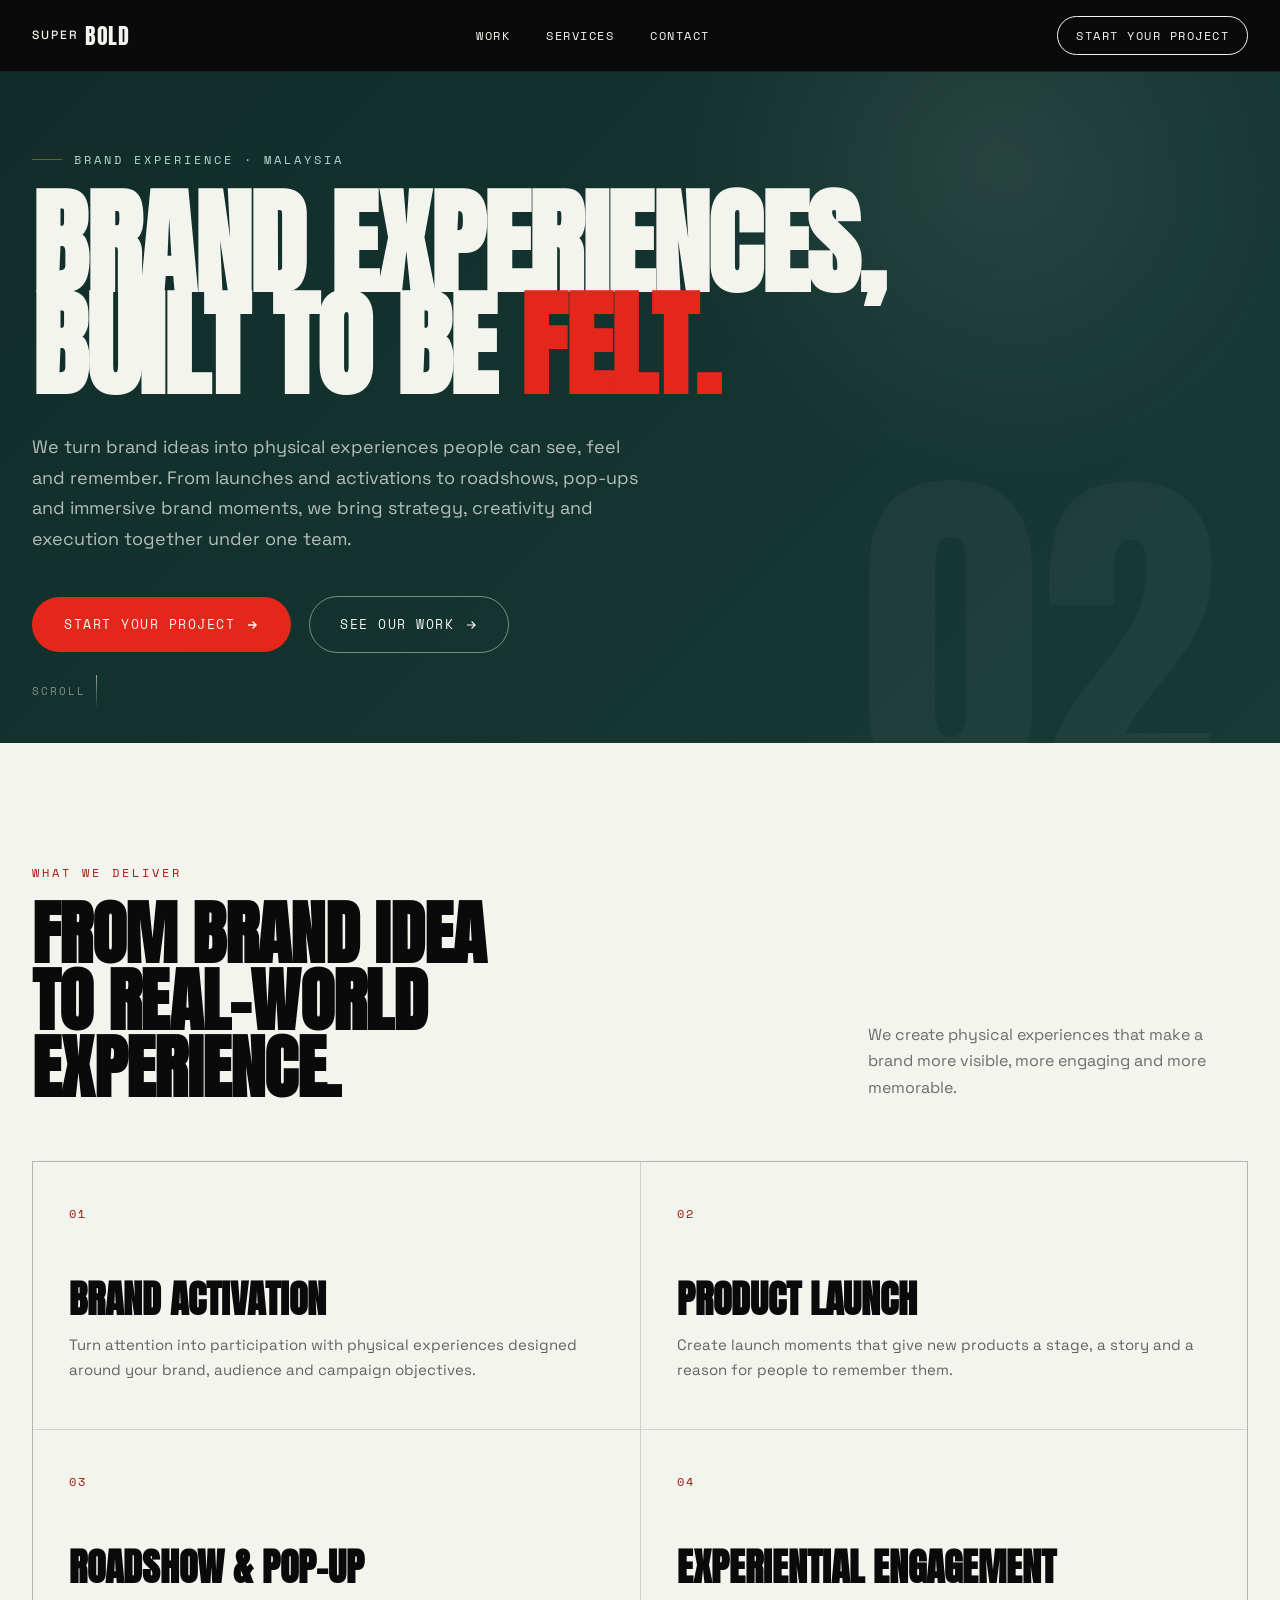
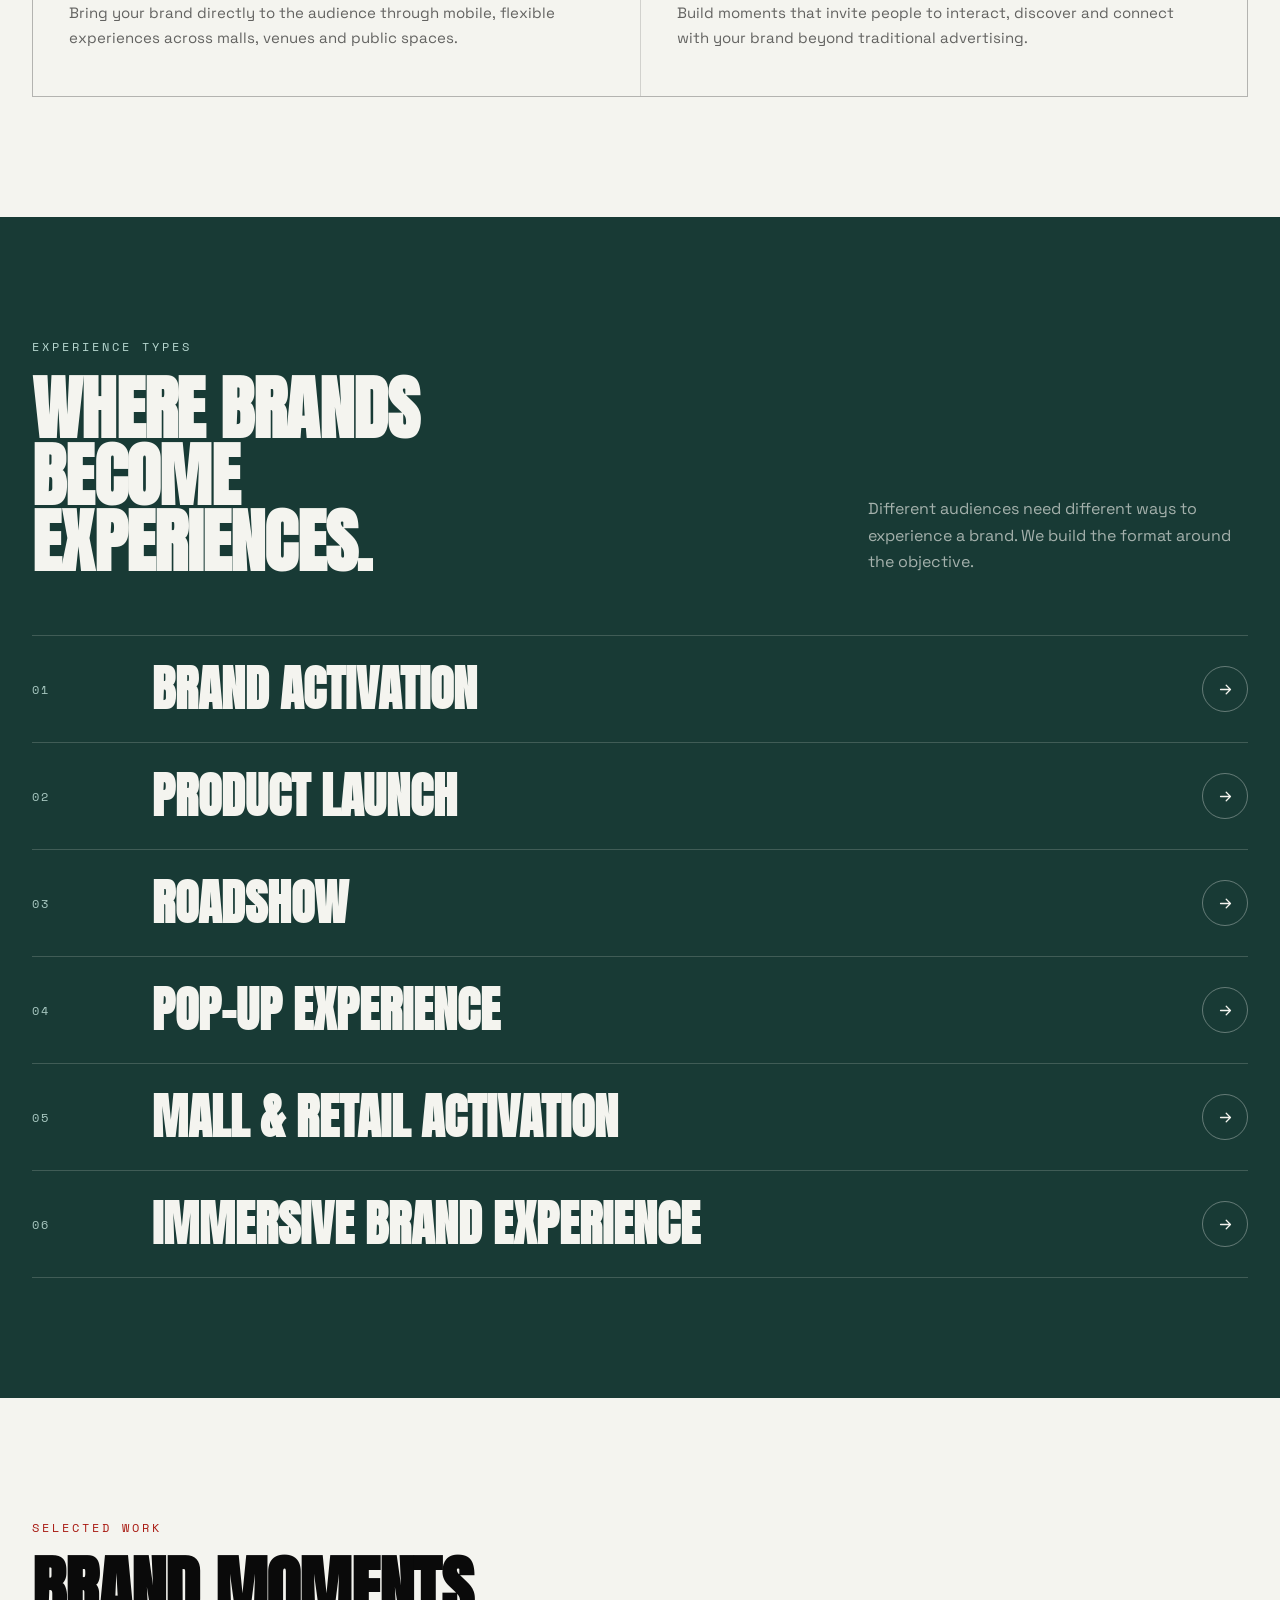
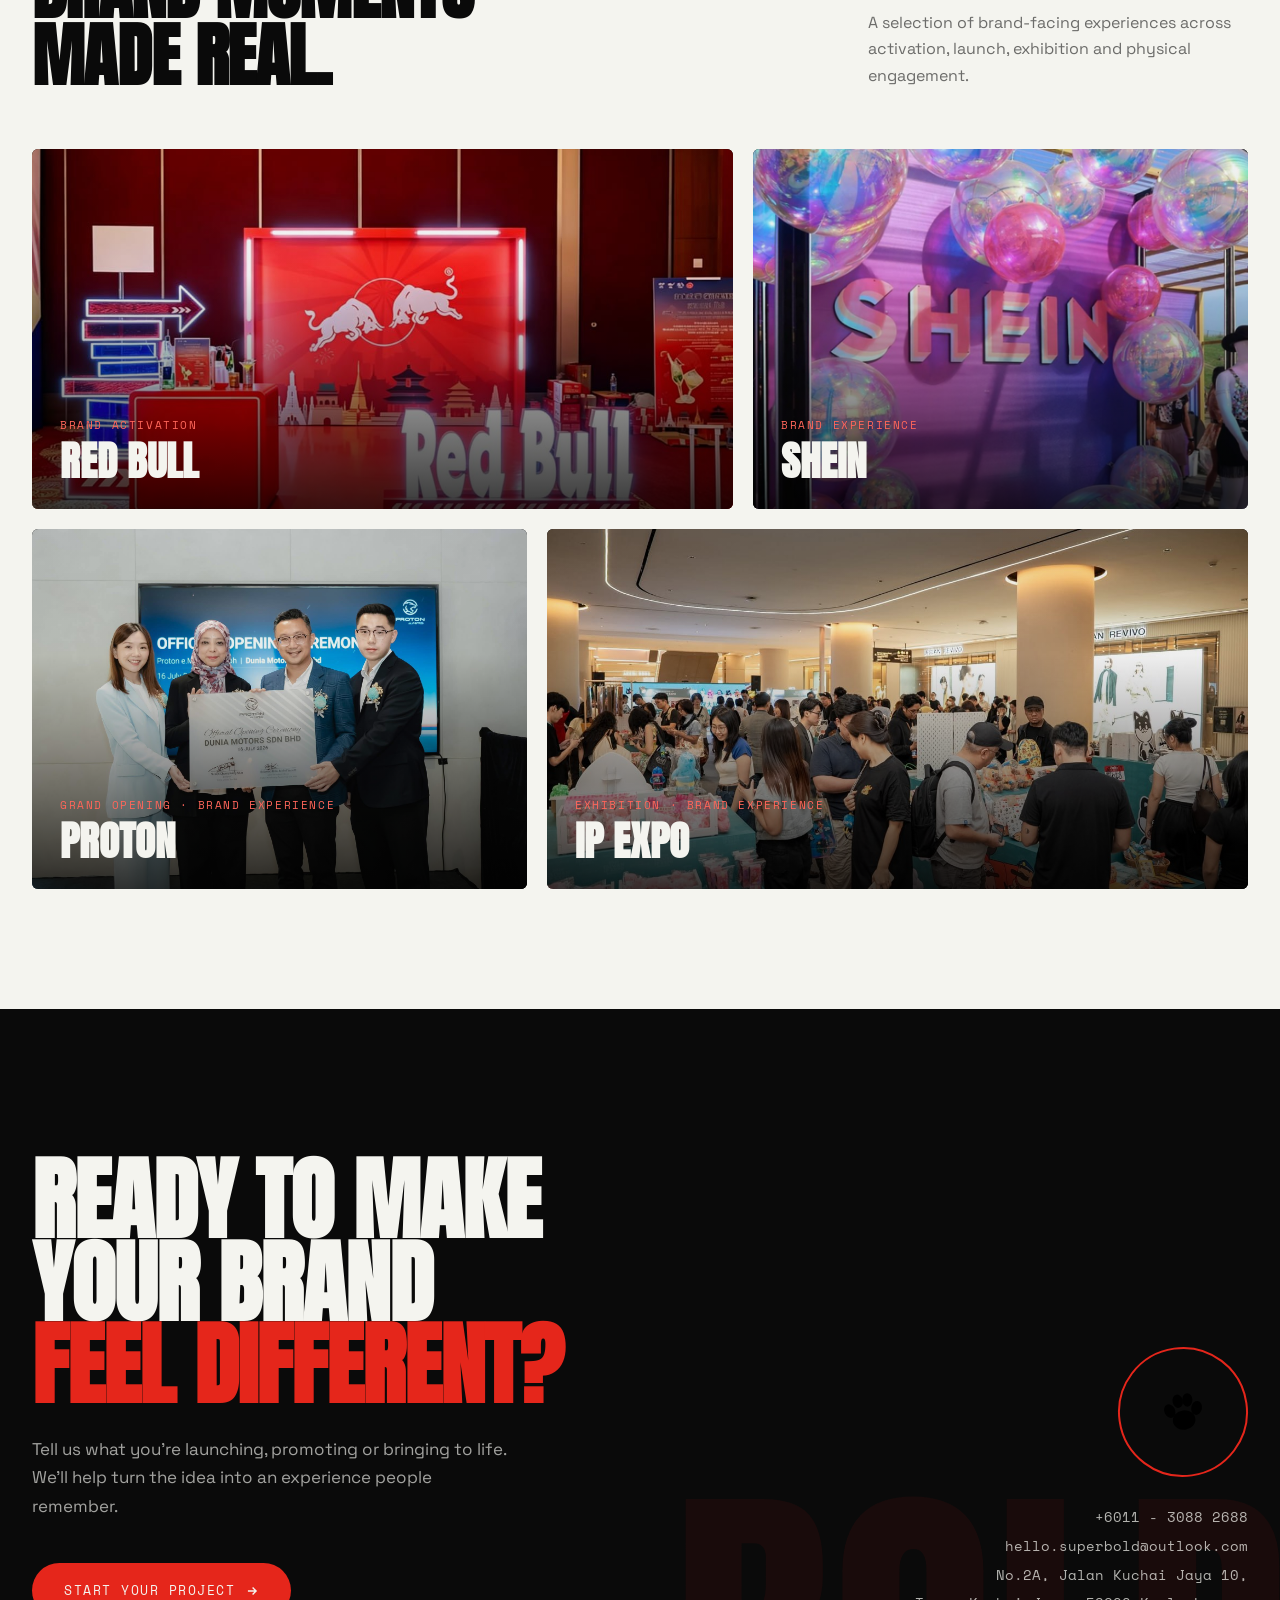
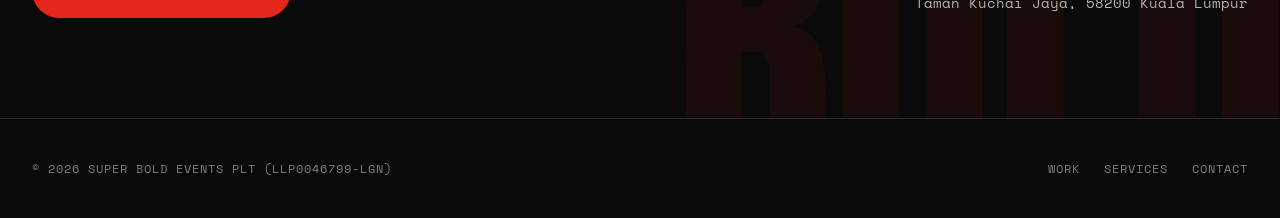
==== services/brand-experiences/index.html @ ed10d304 "Create index for brand experiences" ====
<!DOCTYPE html>
<html lang="en">
<head>

  <meta charset="UTF-8">
  <meta name="viewport" content="width=device-width, initial-scale=1.0">

  <!-- Main stylesheet -->
  <link rel="stylesheet" href="../../css/style.css">

  <!-- Page SEO -->
  <title>Brand Experience Agency Malaysia | Super Bold Events</title>

  <meta
    name="description"
    content="Super Bold Events creates brand experiences in Malaysia through activations, roadshows, launches, pop-ups and immersive experiences that connect brands with people."
  >

  <link
    rel="canonical"
    href="https://superboldevents.com/services/brand-experiences/"
  >

  <!-- Favicon -->
  <link
    rel="icon"
    type="image/png"
    href="../../images/icons/paw.png"
  >

  <!-- Google Fonts -->
  <link rel="preconnect" href="https://fonts.googleapis.com">
  <link rel="preconnect" href="https://fonts.gstatic.com" crossorigin>

  <link
    href="https://fonts.googleapis.com/css2?family=Anton&family=Space+Grotesk:wght@400;500;600;700&family=Space+Mono:wght@400;700&display=swap"
    rel="stylesheet"
  >

  <!-- Google Analytics -->
  <script
    async
    src="https://www.googletagmanager.com/gtag/js?id=G-CXPTDCN68T">
  </script>

  <script>
    window.dataLayer = window.dataLayer || [];

    function gtag(){
      dataLayer.push(arguments);
    }

    gtag('js', new Date());

    gtag('config', 'G-CXPTDCN68T');
  </script>


  <!-- =========================================================
       BRAND EXPERIENCES PAGE STYLES
       ========================================================= -->

  <style>

    /* =========================================================
       BRAND PAGE COLOUR SYSTEM
       ========================================================= */

    :root{
      --brand-green:#183A35;
      --brand-green-dark:#102C28;
      --brand-green-soft:#254A44;
      --brand-paper:#F4F4EF;
      --brand-black:#0A0A0A;
    }


    /* =========================================================
       SERVICE PAGE BASE
       ========================================================= */

    .brand-page{
      background:var(--brand-paper);
      color:var(--brand-black);
    }


    /* =========================================================
       NAVBAR
       ========================================================= */

    .brand-page header{
      position:fixed;
      top:0;
      left:0;
      right:0;

      background:var(--black) !important;
      color:var(--paper);

      mix-blend-mode:normal !important;
      opacity:1;

      z-index:100;
    }

    .brand-page header .nav-mark{
      color:var(--paper);
    }

    .brand-page header nav a{
      color:var(--paper);
    }

    .brand-page header nav a:hover{
      color:var(--red);
    }

    .brand-page header .nav-cta{
      color:var(--paper);
      border-color:var(--paper);
    }

    .brand-page header .nav-cta:hover{
      background:var(--paper);
      color:var(--black);
    }

    .brand-page header .mobile-toggle{
      color:var(--paper);
      border-color:var(--paper);
    }

    .brand-page .mobile-menu{
      background:var(--black);
      color:var(--paper);
    }

    .brand-page .mobile-menu a{
      color:var(--paper);
    }

    .brand-page .mobile-menu a:hover{
      color:var(--red);
    }


    /* =========================================================
       HERO
       ========================================================= */

    .brand-hero{
      position:relative;

      min-height:76vh;

      display:flex;
      align-items:center;

      padding:150px 32px 90px;

      background:
        radial-gradient(
          circle at 78% 22%,
          rgba(255,255,255,0.08),
          transparent 28%
        ),
        linear-gradient(
          135deg,
          var(--brand-green-dark),
          var(--brand-green)
        );

      color:var(--brand-paper);

      overflow:hidden;
    }


    .brand-hero::after{
      content:"02";

      position:absolute;
      right:5%;
      bottom:-40px;

      font-family:var(--display);
      font-size:clamp(180px,28vw,420px);

      line-height:.8;

      color:rgba(244,244,239,0.035);

      pointer-events:none;
      user-select:none;
    }


    .brand-hero-inner{
      position:relative;
      z-index:2;

      width:100%;
      max-width:1320px;

      margin:0 auto;
    }


    .brand-eyebrow{
      font-family:var(--mono);
      font-size:12px;

      letter-spacing:3px;
      text-transform:uppercase;

      color:#B7D7D0;

      margin-bottom:24px;

      display:flex;
      align-items:center;
      gap:12px;
    }


    .brand-eyebrow::before{
      content:"";

      width:30px;
      height:1px;

      background:var(--red);
    }


    .brand-hero h1{
      max-width:1050px;

      font-family:var(--display);
      font-size:clamp(58px,9vw,138px);

      line-height:.88;

      text-transform:uppercase;
      letter-spacing:-1.5px;

      color:var(--brand-paper);
    }


    .brand-hero h1 .accent{
      color:var(--red);
    }


    .brand-hero-description{
      max-width:610px;

      margin-top:36px;

      font-size:18px;
      line-height:1.7;

      color:rgba(244,244,239,.72);
    }


    .brand-hero-actions{
      display:flex;
      flex-wrap:wrap;
      align-items:center;

      gap:18px;

      margin-top:42px;
    }


    .brand-hero .btn-primary{
      background:var(--red);
    }


    .brand-hero .btn-primary:hover{
      background:var(--red-deep);
    }


    .brand-hero .btn-secondary{
      display:inline-flex;
      align-items:center;
      gap:10px;

      padding:17px 30px;

      border:1px solid rgba(244,244,239,.45);
      border-radius:999px;

      font-family:var(--mono);
      font-size:13px;

      text-transform:uppercase;
      letter-spacing:1.5px;

      color:var(--brand-paper);

      transition:
        background .25s ease,
        border-color .25s ease,
        transform .25s ease;
    }


    .brand-hero .btn-secondary:hover{
      background:rgba(244,244,239,.08);
      border-color:var(--brand-paper);

      transform:translateY(-2px);
    }


    .brand-hero-scroll{
      position:absolute;

      left:32px;
      bottom:34px;

      display:flex;
      align-items:center;
      gap:10px;

      font-family:var(--mono);
      font-size:11px;

      text-transform:uppercase;
      letter-spacing:2px;

      color:rgba(244,244,239,.48);

      z-index:2;
    }


    .brand-hero-scroll .line{
      width:1px;
      height:34px;

      background:
        linear-gradient(
          to bottom,
          rgba(244,244,239,.6),
          transparent
        );
    }


    /* =========================================================
       PAPER SECTION
       ========================================================= */

    .brand-deliver{
      background:var(--brand-paper);
      color:var(--brand-black);

      padding:120px 0;
    }


    .brand-deliver .eyebrow{
      color:var(--red-deep);
    }


    .brand-section-head{
      display:flex;
      justify-content:space-between;
      align-items:flex-end;

      gap:40px;

      margin-bottom:60px;

      flex-wrap:wrap;
    }


    .brand-section-head h2{
      max-width:760px;

      font-family:var(--display);
      font-size:clamp(40px,5.5vw,72px);

      text-transform:uppercase;

      line-height:.95;
      letter-spacing:-.7px;
    }


    .brand-section-head p{
      max-width:380px;

      color:rgba(10,10,10,.58);

      font-size:16px;
      line-height:1.65;
    }


    /* =========================================================
       DELIVERY GRID
       ========================================================= */

    .deliver-grid{
      display:grid;

      grid-template-columns:repeat(2,1fr);

      gap:1px;

      background:rgba(10,10,10,.15);

      border:1px solid rgba(10,10,10,.15);
    }


    .deliver-card{
      background:var(--brand-paper);

      padding:42px 36px 46px;

      min-height:250px;

      position:relative;

      transition:
        background .3s ease,
        color .3s ease;
    }


    .deliver-card:hover{
      background:var(--brand-green);
      color:var(--brand-paper);
    }


    .deliver-number{
      display:block;

      margin-bottom:58px;

      font-family:var(--mono);
      font-size:12px;

      letter-spacing:2px;

      color:var(--red-deep);
    }


    .deliver-card:hover .deliver-number{
      color:#FF6B5F;
    }


    .deliver-card h3{
      font-family:var(--display);

      font-size:clamp(26px,3vw,38px);

      line-height:.95;

      text-transform:uppercase;

      margin-bottom:16px;
    }


    .deliver-card p{
      max-width:520px;

      font-size:15px;

      line-height:1.65;

      color:rgba(10,10,10,.62);
    }


    .deliver-card:hover p{
      color:rgba(244,244,239,.72);
    }


    /* =========================================================
       EXPERIENCE TYPES
       ========================================================= */

    .brand-types{
      background:var(--brand-green);
      color:var(--brand-paper);

      padding:120px 0;
    }


    .brand-types .eyebrow{
      color:#B7D7D0;
    }


    .brand-types .brand-section-head h2{
      color:var(--brand-paper);
    }


    .brand-types .brand-section-head p{
      color:rgba(244,244,239,.64);
    }


    .experience-list{
      border-top:1px solid rgba(244,244,239,.18);
    }


    .experience-row{
      display:grid;

      grid-template-columns:90px 1fr auto;

      gap:30px;

      align-items:center;

      padding:30px 0;

      border-bottom:1px solid rgba(244,244,239,.18);

      transition:
        background .3s ease,
        padding-left .3s ease;
    }


    .experience-row:hover{
      background:rgba(244,244,239,.035);

      padding-left:12px;
    }


    .experience-number{
      font-family:var(--mono);
      font-size:12px;

      letter-spacing:2px;

      color:#A7C7C0;
    }


    .experience-title{
      font-family:var(--display);

      font-size:clamp(28px,4vw,48px);

      line-height:.95;

      text-transform:uppercase;

      color:var(--brand-paper);
    }


    .experience-arrow{
      width:46px;
      height:46px;

      border:1px solid rgba(244,244,239,.35);
      border-radius:50%;

      display:flex;
      align-items:center;
      justify-content:center;

      transition:
        background .3s ease,
        border-color .3s ease,
        transform .3s ease;
    }


    .experience-arrow svg{
      width:17px;
      height:17px;

      fill:none;
      stroke:currentColor;
      stroke-width:1.8;

      stroke-linecap:round;
      stroke-linejoin:round;
    }


    .experience-row:hover .experience-arrow{
      background:var(--red);
      border-color:var(--red);

      transform:rotate(45deg);
    }


    /* =========================================================
       SELECTED WORK
       ========================================================= */

    .brand-work{
      background:var(--brand-paper);
      color:var(--brand-black);

      padding:120px 0;
    }


    .brand-work .eyebrow{
      color:var(--red-deep);
    }


    .brand-work-grid{
      display:grid;

      grid-template-columns:repeat(12,1fr);

      gap:20px;
    }


    .brand-work-card{
      position:relative;

      overflow:hidden;

      border-radius:6px;

      background:var(--brand-black);

      min-height:360px;

      display:flex;
      align-items:flex-end;

      padding:28px;

      color:var(--brand-paper);
    }


    .brand-work-card:nth-child(1){
      grid-column:span 7;
    }


    .brand-work-card:nth-child(2){
      grid-column:span 5;
    }


    .brand-work-card:nth-child(3){
      grid-column:span 5;
    }


    .brand-work-card:nth-child(4){
      grid-column:span 7;
    }


    .brand-work-card::after{
      content:"";

      position:absolute;
      inset:0;

      background:
        linear-gradient(
          to top,
          rgba(0,0,0,.78),
          rgba(0,0,0,.05) 65%
        );

      z-index:1;
    }


    .brand-work-card img{
      position:absolute;
      inset:0;

      width:100%;
      height:100%;

      object-fit:cover;

      transition:
        transform .6s ease;
    }


    .brand-work-card:hover img{
      transform:scale(1.04);
    }


    .brand-work-content{
      position:relative;
      z-index:2;
    }


    .brand-work-tag{
      display:block;

      margin-bottom:8px;

      font-family:var(--mono);
      font-size:11px;

      text-transform:uppercase;
      letter-spacing:1.6px;

      color:#FF665A;
    }


    .brand-work-card h3{
      font-family:var(--display);

      font-size:clamp(26px,3.2vw,42px);

      line-height:.95;

      text-transform:uppercase;
    }


    /* =========================================================
       CONTACT CTA
       ========================================================= */

    .brand-contact{
      background:var(--brand-black);
      color:var(--brand-paper);

      padding:150px 0 100px;

      position:relative;
      overflow:hidden;
    }


    .brand-contact::after{
      content:"BOLD";

      position:absolute;

      right:-10px;
      bottom:-60px;

      font-family:var(--display);

      font-size:clamp(180px,26vw,400px);

      line-height:.8;

      color:rgba(229,38,27,.07);

      pointer-events:none;
      user-select:none;
    }


    .brand-contact-inner{
      display:grid;

      grid-template-columns:1.25fr 1fr;

      gap:70px;

      position:relative;

      z-index:2;
    }


    .brand-contact h2{
      font-family:var(--display);

      font-size:clamp(48px,7vw,104px);

      line-height:.92;

      text-transform:uppercase;

      letter-spacing:-1px;
    }


    .brand-contact h2 .accent{
      color:var(--red);
    }


    .brand-contact-lede{
      max-width:480px;

      margin-top:28px;

      font-size:17px;

      line-height:1.7;

      color:rgba(244,244,239,.65);
    }


    .brand-contact-actions{
      margin-top:42px;
    }


    .brand-contact-details{
      display:flex;

      flex-direction:column;

      align-items:flex-end;

      justify-content:flex-end;

      gap:26px;
    }


    .brand-contact-mark{
      width:130px;
      height:130px;

      border:2px solid var(--red);

      border-radius:50%;

      display:flex;
      align-items:center;
      justify-content:center;

      transform:rotate(-8deg);
    }


    .brand-contact-mark img{
      width:54px;
      height:54px;

      filter:invert(1);
    }


    .brand-contact-info{
      font-family:var(--mono);

      font-size:14px;

      line-height:2.05;

      color:rgba(244,244,239,.72);

      text-align:right;
    }


    .brand-contact-info a:hover{
      color:var(--red);
    }


    /* =========================================================
       FOOTER
       ========================================================= */

    .brand-footer{
      background:var(--brand-black);

      border-top:1px solid var(--line);

      padding:40px 0;
    }


    .brand-footer-row{
      display:flex;

      justify-content:space-between;
      align-items:center;

      flex-wrap:wrap;

      gap:18px;

      font-family:var(--mono);

      font-size:12px;

      letter-spacing:1px;

      text-transform:uppercase;

      color:rgba(244,244,239,.5);
    }


    .brand-footer-nav{
      display:flex;

      gap:24px;

      flex-wrap:wrap;
    }


    .brand-footer-nav a:hover{
      color:var(--red);
    }


    /* =========================================================
       MOBILE
       ========================================================= */

    @media (max-width:900px){

      .brand-hero{
        min-height:72vh;

        padding:140px 24px 80px;
      }


      .brand-hero-scroll{
        left:24px;
      }


      .deliver-grid{
        grid-template-columns:1fr;
      }


      .brand-section-head{
        gap:24px;
        margin-bottom:42px;
      }


      .experience-row{
        grid-template-columns:58px 1fr auto;

        gap:18px;
      }


      .brand-work-grid{
        grid-template-columns:1fr;
      }


      .brand-work-card:nth-child(1),
      .brand-work-card:nth-child(2),
      .brand-work-card:nth-child(3),
      .brand-work-card:nth-child(4){
        grid-column:span 1;

        min-height:300px;
      }


      .brand-contact-inner{
        grid-template-columns:1fr;

        gap:60px;
      }


      .brand-contact-details{
        align-items:flex-start;
      }


      .brand-contact-info{
        text-align:left;
      }

    }


    @media (max-width:560px){

      .brand-hero{
        min-height:76vh;

        padding:125px 20px 72px;
      }


      .brand-hero h1{
        font-size:clamp(52px,15vw,78px);

        line-height:.9;
      }


      .brand-hero-description{
        margin-top:28px;

        font-size:16px;
      }


      .brand-hero-actions{
        gap:12px;
      }


      .brand-hero .btn-primary,
      .brand-hero .btn-secondary{
        width:100%;

        justify-content:center;
      }


      .brand-deliver,
      .brand-types,
      .brand-work{
        padding:88px 0;
      }


      .brand-section-head h2{
        font-size:42px;
      }


      .deliver-card{
        padding:34px 24px 38px;

        min-height:230px;
      }


      .deliver-number{
        margin-bottom:44px;
      }


      .experience-row{
        grid-template-columns:46px 1fr auto;

        padding:24px 0;

        gap:12px;
      }


      .experience-title{
        font-size:28px;
      }


      .experience-arrow{
        width:40px;
        height:40px;
      }


      .brand-work-card{
        min-height:260px;
        padding:22px;
      }


      .brand-contact{
        padding:110px 0 80px;
      }


      .brand-contact h2{
        font-size:54px;
      }


      .brand-contact-mark{
        width:110px;
        height:110px;
      }


      .brand-footer{
        padding:30px 0;
      }


      .brand-footer-row{
        align-items:flex-start;
        flex-direction:column;
      }

    }


    @media (prefers-reduced-motion:reduce){

      .brand-work-card img,
      .deliver-card,
      .experience-row,
      .experience-arrow,
      .brand-hero .btn-secondary{
        transition:none;
      }

    }

  </style>


  <!-- =========================================================
       STRUCTURED DATA
       ========================================================= -->

  <script type="application/ld+json">
  {
    "@context": "https://schema.org",
    "@type": "Service",
    "name": "Brand Experiences",
    "serviceType": "Brand Experience Agency",
    "description": "Brand experiences in Malaysia including brand activations, product launches, roadshows, pop-up experiences, mall and retail activations, and immersive brand experiences.",
    "provider": {
      "@type": "Organization",
      "name": "Super Bold Events PLT",
      "url": "https://superboldevents.com/"
    },
    "areaServed": {
      "@type": "Country",
      "name": "Malaysia"
    },
    "url": "https://superboldevents.com/services/brand-experiences/"
  }
  </script>


  <script type="application/ld+json">
  {
    "@context": "https://schema.org",
    "@type": "BreadcrumbList",
    "itemListElement": [
      {
        "@type": "ListItem",
        "position": 1,
        "name": "Home",
        "item": "https://superboldevents.com/"
      },
      {
        "@type": "ListItem",
        "position": 2,
        "name": "Services",
        "item": "https://superboldevents.com/#services"
      },
      {
        "@type": "ListItem",
        "position": 3,
        "name": "Brand Experiences",
        "item": "https://superboldevents.com/services/brand-experiences/"
      }
    ]
  }
  </script>

</head>


<body class="service-page brand-page">


  <!-- =========================================================
       NAVIGATION
       ========================================================= -->

  <header>

    <a
      href="../../"
      class="nav-mark"
      aria-label="Super Bold Events home"
    >
      <span class="super">super</span>BOLD
    </a>


    <nav aria-label="Main navigation">
      <ul>
        <li>
          <a href="#work">Work</a>
        </li>

        <li>
          <a href="#services">Services</a>
        </li>

        <li>
          <a href="#contact">Contact</a>
        </li>
      </ul>
    </nav>


    <a
      href="#contact"
      class="nav-cta"
      onclick="gtag('event','cta_click',{
        'event_category':'engagement',
        'event_label':'brand_experience_start_project'
      });"
    >
      Start your project
    </a>


    <button
      class="mobile-toggle"
      id="mobileToggle"
      aria-label="Open menu"
      aria-expanded="false"
    >
      Menu
    </button>

  </header>


  <!-- MOBILE MENU -->

  <div
    class="mobile-menu"
    id="mobileMenu"
  >

    <a href="#work">
      Work
    </a>

    <a href="#services">
      Services
    </a>

    <a href="#contact">
      Contact
    </a>

  </div>


  <!-- =========================================================
       HERO
       ========================================================= -->

  <section class="brand-hero">

    <div class="brand-hero-inner">

      <span class="brand-eyebrow reveal">
        Brand Experience · Malaysia
      </span>


      <h1 class="reveal">
        Brand Experiences,
        <br>
        Built to Be
        <span class="accent">Felt.</span>
      </h1>


      <p class="brand-hero-description reveal">

        We turn brand ideas into physical experiences people can see,
        feel and remember.

        From launches and activations to roadshows, pop-ups and
        immersive brand moments, we bring strategy, creativity and
        execution together under one team.

      </p>


      <div class="brand-hero-actions reveal">

        <a
          href="#contact"
          class="btn-primary"
          onclick="gtag('event','cta_click',{
            'event_category':'engagement',
            'event_label':'brand_experience_hero'
          });"
        >
          Start Your Project

          <svg
            width="14"
            height="14"
            viewBox="0 0 24 24"
            fill="none"
            stroke="currentColor"
            stroke-width="2.5"
          >
            <path d="M5 12h14M13 6l6 6-6 6"/>
          </svg>

        </a>


        <a
          href="#work"
          class="btn-secondary"
        >
          See Our Work

          <svg
            width="14"
            height="14"
            viewBox="0 0 24 24"
            fill="none"
            stroke="currentColor"
            stroke-width="2"
          >
            <path d="M5 12h14M13 6l6 6-6 6"/>
          </svg>

        </a>

      </div>

    </div>


    <div class="brand-hero-scroll">

      <span>
        Scroll
      </span>

      <div class="line"></div>

    </div>

  </section>


  <!-- =========================================================
       WHAT WE DELIVER
       ========================================================= -->

  <section
    class="brand-deliver"
    id="services"
  >

    <div class="wrap">


      <div class="brand-section-head">

        <div>

          <span class="eyebrow reveal">
            What We Deliver
          </span>

          <h2 class="reveal">
            From Brand Idea
            <br>
            to Real-World
            <br>
            Experience.
          </h2>

        </div>


        <p class="reveal">

          We create physical experiences that make a brand
          more visible, more engaging and more memorable.

        </p>

      </div>


      <div class="deliver-grid">


        <!-- 01 -->

        <article class="deliver-card reveal">

          <span class="deliver-number">
            01
          </span>

          <h3>
            Brand Activation
          </h3>

          <p>
            Turn attention into participation with physical
            experiences designed around your brand, audience
            and campaign objectives.
          </p>

        </article>


        <!-- 02 -->

        <article class="deliver-card reveal">

          <span class="deliver-number">
            02
          </span>

          <h3>
            Product Launch
          </h3>

          <p>
            Create launch moments that give new products
            a stage, a story and a reason for people to
            remember them.
          </p>

        </article>


        <!-- 03 -->

        <article class="deliver-card reveal">

          <span class="deliver-number">
            03
          </span>

          <h3>
            Roadshow &amp; Pop-Up
          </h3>

          <p>
            Bring your brand directly to the audience through
            mobile, flexible experiences across malls, venues
            and public spaces.
          </p>

        </article>


        <!-- 04 -->

        <article class="deliver-card reveal">

          <span class="deliver-number">
            04
          </span>

          <h3>
            Experiential Engagement
          </h3>

          <p>
            Build moments that invite people to interact,
            discover and connect with your brand beyond
            traditional advertising.
          </p>

        </article>


      </div>

    </div>

  </section>


  <!-- =========================================================
       EXPERIENCE TYPES
       ========================================================= -->

  <section
    class="brand-types"
    id="experience-types"
  >

    <div class="wrap">


      <div class="brand-section-head">

        <div>

          <span class="eyebrow reveal">
            Experience Types
          </span>

          <h2 class="reveal">
            Where Brands
            <br>
            Become
            <br>
            Experiences.
          </h2>

        </div>


        <p class="reveal">

          Different audiences need different ways to
          experience a brand. We build the format around
          the objective.

        </p>

      </div>


      <div class="experience-list">


        <!-- 01 -->

        <div class="experience-row reveal">

          <span class="experience-number">
            01
          </span>

          <h3 class="experience-title">
            Brand Activation
          </h3>

          <span class="experience-arrow">

            <svg
              viewBox="0 0 24 24"
            >
              <path d="M5 12h14M13 6l6 6-6 6"/>
            </svg>

          </span>

        </div>


        <!-- 02 -->

        <div class="experience-row reveal">

          <span class="experience-number">
            02
          </span>

          <h3 class="experience-title">
            Product Launch
          </h3>

          <span class="experience-arrow">

            <svg
              viewBox="0 0 24 24"
            >
              <path d="M5 12h14M13 6l6 6-6 6"/>
            </svg>

          </span>

        </div>


        <!-- 03 -->

        <div class="experience-row reveal">

          <span class="experience-number">
            03
          </span>

          <h3 class="experience-title">
            Roadshow
          </h3>

          <span class="experience-arrow">

            <svg
              viewBox="0 0 24 24"
            >
              <path d="M5 12h14M13 6l6 6-6 6"/>
            </svg>

          </span>

        </div>


        <!-- 04 -->

        <div class="experience-row reveal">

          <span class="experience-number">
            04
          </span>

          <h3 class="experience-title">
            Pop-Up Experience
          </h3>

          <span class="experience-arrow">

            <svg
              viewBox="0 0 24 24"
            >
              <path d="M5 12h14M13 6l6 6-6 6"/>
            </svg>

          </span>

        </div>


        <!-- 05 -->

        <div class="experience-row reveal">

          <span class="experience-number">
            05
          </span>

          <h3 class="experience-title">
            Mall &amp; Retail Activation
          </h3>

          <span class="experience-arrow">

            <svg
              viewBox="0 0 24 24"
            >
              <path d="M5 12h14M13 6l6 6-6 6"/>
            </svg>

          </span>

        </div>


        <!-- 06 -->

        <div class="experience-row reveal">

          <span class="experience-number">
            06
          </span>

          <h3 class="experience-title">
            Immersive Brand Experience
          </h3>

          <span class="experience-arrow">

            <svg
              viewBox="0 0 24 24"
            >
              <path d="M5 12h14M13 6l6 6-6 6"/>
            </svg>

          </span>

        </div>


      </div>

    </div>

  </section>


  <!-- =========================================================
       SELECTED WORK
       ========================================================= -->

  <section
    class="brand-work"
    id="work"
  >

    <div class="wrap">


      <div class="brand-section-head">

        <div>

          <span class="eyebrow reveal">
            Selected Work
          </span>

          <h2 class="reveal">
            Brand Moments
            <br>
            Made Real.
          </h2>

        </div>


        <p class="reveal">

          A selection of brand-facing experiences
          across activation, launch, exhibition and
          physical engagement.

        </p>

      </div>


      <div class="brand-work-grid">


        <!-- Red Bull -->

        <article class="brand-work-card reveal">

          <img
            src="../../images/portfolio/redbull.jpg"
            alt="Red Bull brand activation by Super Bold Events"
            loading="lazy"
          >

          <div class="brand-work-content">

            <span class="brand-work-tag">
              Brand Activation
            </span>

            <h3>
              Red Bull
            </h3>

          </div>

        </article>


        <!-- SHEIN -->

        <article class="brand-work-card reveal">

          <img
            src="../../images/portfolio/shein.jpg"
            alt="SHEIN brand experience by Super Bold Events"
            loading="lazy"
          >

          <div class="brand-work-content">

            <span class="brand-work-tag">
              Brand Experience
            </span>

            <h3>
              SHEIN
            </h3>

          </div>

        </article>


        <!-- Proton -->

        <article class="brand-work-card reveal">

          <img
            src="../../images/portfolio/proton-go-202607.jpg"
            alt="Proton grand opening event by Super Bold Events"
            loading="lazy"
          >

          <div class="brand-work-content">

            <span class="brand-work-tag">
              Grand Opening · Brand Experience
            </span>

            <h3>
              Proton
            </h3>

          </div>

        </article>


        <!-- IP Expo -->

        <article class="brand-work-card reveal">

          <img
            src="../../images/portfolio/IP-expo.jpg"
            alt="IP Expo event experience by Super Bold Events"
            loading="lazy"
          >

          <div class="brand-work-content">

            <span class="brand-work-tag">
              Exhibition · Brand Experience
            </span>

            <h3>
              IP Expo
            </h3>

          </div>

        </article>


      </div>

    </div>

  </section>


  <!-- =========================================================
       CONTACT CTA
       ========================================================= -->

  <section
    class="brand-contact"
    id="contact"
  >

    <div class="wrap">

      <div class="brand-contact-inner">


        <div>

          <h2 class="reveal">

            Ready to Make
            <br>
            Your Brand
            <br>
            <span class="accent">
              Feel Different?
            </span>

          </h2>


          <p class="brand-contact-lede reveal">

            Tell us what you're launching, promoting or
            bringing to life. We'll help turn the idea
            into an experience people remember.

          </p>


          <div class="brand-contact-actions reveal">

            <a
              href="mailto:hello.superbold@outlook.com"
              class="btn-primary"
              onclick="gtag('event','email_click',{
                'event_category':'lead',
                'event_label':'brand_experience_email'
              });"
            >

              Start Your Project

              <svg
                width="14"
                height="14"
                viewBox="0 0 24 24"
                fill="none"
                stroke="currentColor"
                stroke-width="2.5"
              >
                <path d="M5 12h14M13 6l6 6-6 6"/>
              </svg>

            </a>

          </div>

        </div>


        <div class="brand-contact-details reveal">


          <div class="brand-contact-mark">

            <img
              src="../../images/icons/paw.svg"
              alt="Super Bold paw mark"
            >

          </div>


          <div class="brand-contact-info">

            <a
              href="tel:+601130882688"
              onclick="gtag('event','phone_click',{
                'event_category':'lead',
                'event_label':'brand_experience_phone'
              });"
            >
              +6011 - 3088 2688
            </a>

            <br>


            <a
              href="mailto:hello.superbold@outlook.com"
              onclick="gtag('event','email_click',{
                'event_category':'lead',
                'event_label':'brand_experience_email'
              });"
            >
              hello.superbold@outlook.com
            </a>

            <br>


            No.2A, Jalan Kuchai Jaya 10,
            <br>
            Taman Kuchai Jaya,
            58200 Kuala Lumpur

          </div>


        </div>

      </div>

    </div>

  </section>


  <!-- =========================================================
       FOOTER
       ========================================================= -->

  <footer class="brand-footer">

    <div class="wrap">

      <div class="brand-footer-row">

        <span>
          © 2026 Super Bold Events PLT (LLP0046799-LGN)
        </span>


        <div class="brand-footer-nav">

          <a href="#work">
            Work
          </a>

          <a href="#services">
            Services
          </a>

          <a href="#contact">
            Contact
          </a>

        </div>

      </div>

    </div>

  </footer>


  <!-- Existing site JavaScript -->
  <script src="../../js/script.js"></script>


</body>
</html>
---- css/style.css ----
:root{
    --black: #0A0A0A;
    --paper: #F4F4EF;
    --red: #E5261B;
    --red-deep: #A81810;
    --card: #151513;
    --cream: #FFF6DC;
    --primary: #E53935;
    --dark: #111111;
    --light: #F7F6F3;
    --accent: #FF6B35;
    --grey: #777777;
    --line: rgba(244,244,239,0.14);
    --line-strong: rgba(244,244,239,0.28);

    --display: 'Anton', sans-serif;
    --body: 'Space Grotesk', sans-serif;
    --mono: 'Space Mono', monospace;
  }

  *{box-sizing:border-box; margin:0; padding:0;}
  html{scroll-behavior:smooth;}
  body{
    background:var(--black);
    color:var(--paper);
    font-family:var(--body);
    font-size:16px;
    line-height:1.6;
    -webkit-font-smoothing:antialiased;
    overflow-x:hidden;
  }

  @media (prefers-reduced-motion: reduce){
    *{animation-duration:0.01ms !important; animation-iteration-count:1 !important; transition-duration:0.01ms !important; scroll-behavior:auto !important;}
  }

  a{color:inherit; text-decoration:none;}
  img{max-width:100%; display:block;}
  ul{list-style:none;}
  button{font-family:inherit; cursor:pointer;}

  :focus-visible{
    outline:3px solid var(--red);
    outline-offset:3px;
  }

  .wrap{
    max-width:1320px;
    margin:0 auto;
    padding:0 32px;
  }

  /* ===== NAV ===== */
  header{
    position:fixed;
    top:0; left:0; right:0;
    z-index:100;
    padding:16px 32px;
    display:flex;
    justify-content:space-between;
    align-items:center;
    background:rgba(10,10,10,0.88);
    backdrop-filter:blur(8px);
    -webkit-backdrop-filter:blur(8px);
    border-bottom:1px solid rgba(244,244,239,0.08);  
  }
  .nav-mark{
    display:flex;
    align-items:baseline;
    gap:6px;
    font-family:var(--display);
    font-size:22px;
    letter-spacing:0.5px;
    color:var(--paper);
  }
  .nav-mark .super{
    font-family:var(--body);
    font-weight:500;
    font-size:12px;
    text-transform:uppercase;
    letter-spacing:2px;
    align-self:center;
  }
  nav ul{
    display:flex;
    gap:36px;
    font-family:var(--mono);
    font-size:12px;
    text-transform:uppercase;
    letter-spacing:1.5px;
  }
  nav ul li a{
    position:relative;
    padding-bottom:4px;
  }
  nav ul li a::after{
    content:'';
    position:absolute;
    left:0; bottom:0;
    width:0%;
    height:1px;
    background:currentColor;
    transition:width .3s ease;
  }
  nav ul li a:hover::after{width:100%;}
  .nav-cta{
    font-family:var(--mono);
    font-size:12px;
    text-transform:uppercase;
    letter-spacing:1.5px;
    border:1px solid var(--paper);
    padding:9px 18px;
    border-radius:999px;
  }
  .mobile-toggle{display:none;}

  @media (max-width:860px){
    nav ul{display:none;}
    .nav-cta{display:none;}
    .mobile-toggle{
      display:block;
      background:none;
      border:none;
      color:var(--paper);
      font-family:var(--mono);
      font-size:12px;
      text-transform:uppercase;
      letter-spacing:1.5px;
      border:1px solid var(--paper);
      padding:8px 14px;
      border-radius:999px;
    }
  }

  .mobile-menu{
    position:fixed;
    inset:0;
    background:var(--black);
    z-index:99;
    display:none;
    flex-direction:column;
    justify-content:center;
    padding:32px;
    gap:28px;
  }
  .mobile-menu.open{display:flex;}
  .mobile-menu a{
    font-family:var(--display);
    font-size:36px;
    letter-spacing:0.5px;
  }

  /* ===== HERO ===== */
  .hero{
    position:relative;
    min-height:100vh;
    display:flex;
    align-items:center;
    flex-direction:column;
    justify-content:center;
    padding:140px 32px 80px;
    overflow:hidden;
  }
  .hero-content{
    max-width:680px;
  }
  .hero::before{
    content:"";
    position:absolute;
    inset:0;
    background:
    linear-gradient(
    135deg,
    #0b0b0b,
    #171717,
    #202020
    );
  }
  .hero-orbs{
    position:absolute;
    top:50%; left:50%;
    transform:translate(-50%,-48%);
    width:min(900px, 140vw);
    aspect-ratio:1.3/1;
    z-index:0;
    opacity:0.9;
    pointer-events:none;
  }
  .hero-inner{
    position:relative;
    z-index:2;
    max-width:1320px;
    margin:0 auto;
    width:100%;
  }
  .hero-eyebrow{
    font-family:var(--mono);
    font-size:12px;
    letter-spacing:3px;
    text-transform:uppercase;
    color:var(--red);
    margin-bottom:22px;
    display:flex;
    align-items:center;
    gap:12px;
  }
  .hero-eyebrow::before{
    content:'';
    width:28px; height:1px;
    background:var(--red);
  }
  .hero h1{
    font-family:var(--display);
    font-size:clamp(52px, 10vw, 148px);
    line-height:0.92;
    letter-spacing:-1px;
    text-transform:uppercase;
    color:var(--paper);
  }
  .hero h1 .accent{color:var(--red);}
  .hero-sub{
    max-width:520px;
    margin-top:36px;
    font-size:19px;
    color:rgba(244,244,239,0.75);
    line-height:1.65;
  }
  .hero-actions{
    display:flex;
    gap:18px;
    margin-top:44px;
    flex-wrap:wrap;
    align-items:center;
  }
  .btn-primary{
    background:var(--red);
    color:var(--paper);
    font-family:var(--mono);
    font-size:13px;
    text-transform:uppercase;
    letter-spacing:1.5px;
    padding:17px 32px;
    border-radius:999px;
    display:inline-flex;
    align-items:center;
    gap:10px;
    transition:transform .25s ease, background .25s ease;
  }
  .btn-primary:hover{background:var(--red-deep); transform:translateY(-2px);}
  .btn-ghost{
    background:var(--cream);
    font-family:var(--mono);
    font-size:13px;
    text-transform:uppercase;
    letter-spacing:1.5px;
    color:var(--black);
    padding:17px 32px;
    border-radius:999px;
    display:inline-flex;
    align-items:center;
    gap:10px;
    transition:transform .25s ease, background .25s ease;
  }
  .btn-ghost:hover{background:var(--paper); transform:translateY(-2px);}

  .hero-scroll{
    position:absolute;
    bottom:36px; left:32px;
    display:flex;
    align-items:center;
    gap:10px;
    font-family:var(--mono);
    font-size:11px;
    text-transform:uppercase;
    letter-spacing:2px;
    color:rgba(244,244,239,0.5);
    z-index:2;
  }
  .hero-scroll .line{
    width:1px; height:36px;
    background:linear-gradient(to bottom, rgba(244,244,239,0.6), transparent);
    animation:scrollpulse 2s ease-in-out infinite;
  }
  @keyframes scrollpulse{
    0%,100%{opacity:.4;} 50%{opacity:1;}
  }

  /* ===== MARQUEE ===== */
  .marquee{
    border-top:1px solid var(--line);
    border-bottom:1px solid var(--line);
    padding:18px 0;
    overflow:hidden;
    white-space:nowrap;
    position:relative;
  }
  .marquee-track{
    display:inline-flex;
    gap:48px;
    animation:marquee 28s linear infinite;
  }
  .marquee span{
    font-family:var(--display);
    font-size:22px;
    text-transform:uppercase;
    letter-spacing:1px;
    color:rgba(244,244,239,0.4);
    display:flex;
    align-items:center;
    gap:48px;
  }
  .marquee span em{
    font-style:normal;
    color:var(--red);
  }
  @keyframes marquee{
    from{transform:translateX(0);}
    to{transform:translateX(-50%);}
  }

  /* ===== SECTION SHARED ===== */
  section{padding:120px 0;}
  .section-head{
    display:flex;
    justify-content:space-between;
    align-items:flex-end;
    gap:40px;
    margin-bottom:64px;
    flex-wrap:wrap;
  }
  .eyebrow{
    font-family:var(--mono);
    font-size:12px;
    letter-spacing:3px;
    text-transform:uppercase;
    color:var(--red);
    margin-bottom:18px;
    display:block;
  }
  .section-head h2{
    font-family:var(--display);
    font-size:clamp(38px, 5.2vw, 68px);
    text-transform:uppercase;
    line-height:1;
    letter-spacing:-0.5px;
    max-width:680px;
  }
  .section-head p{
    max-width:340px;
    color:rgba(244,244,239,0.65);
    font-size:16px;
    padding-bottom:6px;
  }

  /* ===== ABOUT ===== */
  .about{
    background:var(--paper);
    color:var(--black);
  }
  .about .eyebrow{color:var(--red-deep);}
  .about-grid{
    display:grid;
    grid-template-columns:1.1fr 0.9fr;
    gap:80px;
    align-items:start;
  }
  .about-lede{
    font-family:var(--body);
    font-weight:500;
    font-size:clamp(24px,3vw,34px);
    line-height:1.35;
    letter-spacing:-0.3px;
  }
  .about-lede .redword{color:var(--red);}
  .about-stats{
    display:flex;
    flex-direction:column;
    gap:0;
    border-top:1px solid rgba(10,10,10,0.15);
  }
  .about-stat{
    display:flex;
    justify-content:space-between;
    align-items:center;
    padding:22px 0;
    border-bottom:1px solid rgba(10,10,10,0.15);
  }
  .about-stat .num{
    font-family:var(--display);
    font-size:42px;
    color:var(--red);
  }
  .about-stat .label{
    font-family:var(--mono);
    font-size:12px;
    text-transform:uppercase;
    letter-spacing:1.5px;
    text-align:right;
    max-width:200px;
    color:rgba(10,10,10,0.65);
  }

  @media (max-width:900px){
    .about-grid{grid-template-columns:1fr; gap:48px;}
  }

  /* ===== SERVICES — our services ===== */
  .services{background:var(--black);}
  .runlist{border-top:1px solid var(--line);}
  .run-row{
    display:grid;
    grid-template-columns:90px 1fr auto;
    gap:32px;
    align-items:center;
    padding:36px 0;
    border-bottom:1px solid var(--line);
    transition:background .3s ease, padding-left .3s ease;
    cursor:pointer;
  }
  .run-row:hover{
    background:rgba(229,38,27,0.05);
    padding-left:12px;
  }
  .run-time{
    font-family:var(--mono);
    font-size:13px;
    color:var(--red);
    letter-spacing:1px;
  }
  .run-title{
    font-family:var(--display);
    text-transform:uppercase;
    text-decoration:none;
    color:inherit;
    cursor:pointer;
  }
  .run-title:hover{
    color:var(--red);
  }
  .run-desc{
    font-size:15px;
    color:rgba(244,244,239,0.6);
    max-width:420px;
    margin-top:8px;
    line-height:1.6;
  }
  .run-arrow{
    width:44px; height:44px;
    border-radius:50%;
    border:1px solid var(--line-strong);
    display:flex;
    align-items:center;
    justify-content:center;
    flex-shrink:0;
    transition:background .3s ease, border-color .3s ease, transform .3s ease;
  }
  .run-row:hover .run-arrow{
    background:var(--red);
    border-color:var(--red);
    transform:rotate(45deg);
  }
  .run-arrow svg{width:16px; height:16px;}
  .run-points {
  margin: 12px 0 0;
  padding-left: 24px;
  display: grid;
  grid-template-columns: repeat(2, minmax(220px, auto));
  gap: 8px 28px;
  }
  .run-points li {
  color: var(--text-soft);
  font-size: 0.95rem;
  line-height: 1.55;
  list-style: disc;
  }

  @media (max-width:700px){
    .run-row{grid-template-columns:1fr auto; row-gap:10px;}
    .run-time{grid-column:1/2; grid-row:1;}
    .run-title{grid-column:1/2; grid-row:2;}
    .run-desc{grid-column:1/2; grid-row:3;}
    .run-arrow{grid-column:2/3; grid-row:1/4; align-self:center;}
  }

  /* ===== APPROACH ===== */
  .approach{background:var(--red-deep);}
  .approach-grid{
    display:grid;
    grid-template-columns:repeat(4,1fr);
    gap:1px;
    background:var(--line);
    border:1px solid var(--line);
  }
  .approach-card{
    background:var(--black);
    padding:44px 32px;
  }
  .approach-num{
    font-family:var(--mono);
    font-size:12px;
    color:var(--red);
    letter-spacing:1px;
    margin-bottom:60px;
    display:block;
  }
  .approach-card h3{
    font-family:var(--display);
    font-size:24px;
    text-transform:uppercase;
    margin-bottom:14px;
  }
  .approach-card p{
    font-size:14px;
    color:rgba(244,244,239,0.6);
    line-height:1.6;
  }
  @media (max-width:900px){
    .approach-grid{grid-template-columns:1fr 1fr;}
  }
  @media (max-width:560px){
    .approach-grid{grid-template-columns:1fr;}
  }

  /* ===== WORK ===== */
  .work{background:var(--paper); color:var(--black);}
  .work .eyebrow{color:var(--red-deep);}
  .work-grid{
    display:grid;
    grid-template-columns:repeat(6, 1fr);
    gap:20px;
  }
  .work-card{
    position:relative;
    border-radius:6px;
    overflow:hidden;
    background:var(--card);
    color:var(--paper);
    min-height:330px;
    display:flex;
    flex-direction:column;
    justify-content:flex-end;
    padding:28px;
  }
  .work-card.c1{grid-column:span 4;}
  .work-card.c2{grid-column:span 2;}
  .work-card.c3{grid-column:span 2;}
  .work-card.c4{grid-column:span 4;}
  .work-card .tag{
    font-family:var(--mono);
    font-size:11px;
    text-transform:uppercase;
    letter-spacing:1.5px;
    color:var(--red);
    margin-bottom:10px;
  }
  .work-card h3{
    font-family:var(--display);
    font-size:clamp(22px,2.6vw,32px);
    text-transform:uppercase;
    line-height:1.05;
  }
  .work-card .backdrop{
    position:absolute;
    inset:0;
    overflow:hidden;
    z-index:0;
  }
  .work-card .backdrop img{
    width:100%;
    height:100%;
    display:block;
    object-fit:cover;
    object-position:center;
  }
  .work-card > *:not(.backdrop){
    position:relative;
    z-index:1;
  }
  @media (max-width:900px){
    .work-grid{grid-template-columns:1fr;}
    .work-card.c1,.work-card.c2,.work-card.c3,.work-card.c4{grid-column:span 1; min-height:260px;}
  }

  /* ===== EVENT GALLERY ===== */

  .event-gallery{
    width:100%;
    max-width:1180px;
    margin:0 auto;
  }

  .event-gallery-frame{
    position:relative;
    width:100%;

    /* Desktop: shorter, wider frame */
    aspect-ratio:2.25 / 1;

    background:var(--card);
    border-radius:6px;
    overflow:hidden;
    touch-action:pan-y;
  }

  /* ===== WORK / GALLERY SPACING ===== */

  .work .section-head{
    margin-bottom:20px;
  }

  .event-gallery-media{
    position:absolute;
    inset:0;
    display:flex;
    align-items:center;
    justify-content:center;
    background:var(--card);
  }

  .event-gallery-image{
    width:100%;
    height:100%;
    display:block;
    object-fit:contain;
    object-position:center;

    opacity:0;
    transform:translateX(28px);
    transition:
      opacity .45s ease,
      transform .45s ease;
  }

  .event-gallery-image.is-active{
    opacity:1;
    transform:translateX(0);
  }

  .gallery-arrow{
    position:absolute;
    top:50%;
    transform:translateY(-50%);

    width:48px;
    height:48px;

    display:flex;
    align-items:center;
    justify-content:center;

    border:1px solid rgba(244,244,239,.65);
    border-radius:50%;

    background:rgba(10,10,10,.55);
    color:var(--paper);

    backdrop-filter:blur(6px);
    -webkit-backdrop-filter:blur(6px);

    cursor:pointer;
    z-index:3;

    transition:
      background .25s ease,
      border-color .25s ease,
      transform .25s ease;
  }

  .gallery-arrow svg{
    width:20px;
    height:20px;
    fill:none;
    stroke:currentColor;
    stroke-width:1.8;
    stroke-linecap:round;
    stroke-linejoin:round;
  }

  .gallery-prev{
    left:20px;
  }

  .gallery-next{
    right:20px;
  }

  .gallery-arrow:hover{
    background:var(--red);
    border-color:var(--red);
  }

  .gallery-prev:hover{
    transform:translateY(-50%) translateX(-2px);
  }

  .gallery-next:hover{
    transform:translateY(-50%) translateX(2px);
  }

  .event-gallery-meta{
    margin-top:14px;
  }

  .event-gallery-caption{
    display:flex;
    align-items:flex-end;
    justify-content:space-between;
    gap:24px;
  }

  .event-gallery-index{
    font-family:var(--mono);
    font-size:12px;
    text-transform:uppercase;
    letter-spacing:2px;
    color:var(--red-deep);
  }

  .event-gallery-title{
    margin:0;
    font-family:var(--display);
    font-size:clamp(28px,3.6vw,48px);
    line-height:.95;
    text-transform:uppercase;
    letter-spacing:-.5px;
    color:var(--black);
  }

  .event-gallery-progress{
    width:100%;
    height:1px;
    margin-top:14px;
    background:rgba(10,10,10,.15);
    overflow:hidden;
  }

  .event-gallery-progress-bar{
    display:block;
    width:14.2857%;
    height:100%;
    background:var(--red);
    transition:width .45s ease;
  }

  @media (max-width:700px){

    .work .section-head{
      margin-bottom:18px;
    }

    .event-gallery-frame{
      aspect-ratio:2.05 / 1;
      border-radius:4px;
    }

    .gallery-arrow{
      width:42px;
      height:42px;
    }

    .gallery-prev{
      left:10px;
    }

    .gallery-next{
      right:10px;
    }

    .event-gallery-meta{
      margin-top:8px;
    }

    .event-gallery-caption{
      display:block;
    }

    .event-gallery-index{
      display:block;
      margin-bottom:6px;
    }

    .event-gallery-title{
      font-size:34px;
    }

    .event-gallery-progress{
      margin-top:10px;
    }
  }

  @media (prefers-reduced-motion: reduce){

    .event-gallery-image,
    .gallery-arrow,
    .event-gallery-progress-bar{
      transition:none;
    }
  }

  /* ===== CONTACT / CTA ===== */
  .contact{
    background:var(--black);
    padding:160px 0 100px;
    position:relative;
  }
  .contact-inner{
    display:grid;
    grid-template-columns:1.3fr 1fr;
    gap:60px;
  }
  .contact h2{
    font-family:var(--display);
    font-size:clamp(46px,7.2vw,104px);
    text-transform:uppercase;
    line-height:0.95;
    letter-spacing:-1px;
  }
  .contact h2 .accent{color:var(--red);}
  .contact-lede{
    margin-top:28px;
    max-width:460px;
    color:rgba(244,244,239,0.65);
    font-size:17px;
    line-height:1.7;
  }
  .contact-actions{margin-top:44px;}
  .stamp-wrap{
    display:flex;
    flex-direction:column;
    align-items:flex-end;
    justify-content:flex-end;
    gap:24px;
  }
  .stamp{
    width:150px;
    height:150px;
    border:2px solid var(--red);
    border-radius:50%;
    display:flex;
    align-items:center;
    justify-content:center;
    transform:rotate(-8deg);
    position:relative;
    flex-shrink:0;
  }
  .stamp img{width:56px; height:56px; filter:invert(1);}
  .stamp::before{
    content:'APPROVED · BOLD';
    position:absolute;
    inset:10px;
    border:1px dashed rgba(229,38,27,0.5);
    border-radius:50%;
  }
  .contact-details{
    font-family:var(--mono);
    font-size:14px;
    line-height:2.1;
    color:rgba(244,244,239,0.75);
    text-align:right;
  }
  .contact-details a:hover{color:var(--red);}

  /* ===== SOCIAL ICONS ===== */
  .social-links{
    display:flex;
    align-items:center;
    justify-content:flex-end;
    gap:12px;
    width:100%;
    margin-top:24px;
  }

  .social-links a{
    width:40px;
    height:40px;
    display:inline-flex;
    align-items:center;
    justify-content:center;

    border:1px solid rgba(244,244,239,0.45);
    border-radius:50%;

    color:var(--white);
    text-decoration:none;

    transition:
      transform .25s ease,
      background-color .25s ease,
      color .25s ease,
      border-color .25s ease;
  }

  .social-links svg{
    width:18px;
    height:18px;

    fill:currentColor;
    stroke:currentColor;
    stroke-width:1.5;
  }

  .social-links a:hover{
    background:var(--red);
    border-color:var(--red);
    color:var(--white);
    transform:translateY(-3px);
  }

  @media (max-width:860px){
    .contact-inner{
      grid-template-columns:1fr;
      gap:56px;
    }

    .stamp-wrap{
      align-items:flex-start;
      width:100%;
    }

    .contact-details{
      text-align:left;
    }

    .social-links{
      justify-content:flex-start;
    }
  }

  /* ===== FOOTER ===== */
  footer{
    background:var(--black);
    border-top:1px solid var(--line);
    padding:40px 0;
  }
  .footer-row{
    display:flex;
    justify-content:space-between;
    align-items:center;
    flex-wrap:wrap;
    gap:16px;
    font-family:var(--mono);
    font-size:12px;
    letter-spacing:1px;
    text-transform:uppercase;
    color:rgba(244,244,239,0.5);
  }
  .footer-nav{display:flex; gap:24px; flex-wrap:wrap;}
  .footer-nav a:hover{color:var(--red);}

  /* reveal on scroll */
  .reveal{
    opacity:0;
    transform:translateY(24px);
    transition:opacity .8s ease, transform .8s ease;
  }
  .reveal.in{opacity:1; transform:translateY(0);}

  /* ===== SERVICE PAGE NAV ===== */
  .service-page header{
    background:rgba(10,10,10,0.88);
    backdrop-filter:blur(8px);
    color:#F4F4EF;
    position:fixed;
    top:0;
    left:0;
    right:0;
    z-index:100;
    mix-blend-mode:normal;
    opacity:1;
  }

  .service-page header .nav-mark{
    color:#F4F4EF;
  }

  .service-page header nav a{
    color:#F4F4EF;
  }

  .service-page header nav a:hover{
    color:#E5261B;
  }

  .service-page header .nav-cta{
    color:#F4F4EF;
    border-color:#F4F4EF;
  }

  .service-page header .nav-cta:hover{
    background:#F4F4EF;
    color:#0A0A0A;
  }

  .service-page header .mobile-toggle{
    color:#F4F4EF;
    border-color:#F4F4EF;
  }

  .service-page .mobile-menu{
    background:var(--black);
    color:var(--paper);
  }

  .service-page .mobile-menu a{
    color:var(--paper);
  }

  .service-page .mobile-menu a:hover{
    color:var(--red);
  }

  .service-breadcrumb{
    display:flex;
    align-items:center;
    gap:10px;
    margin-bottom:28px;

    font-family:var(--mono);
    font-size:12px;
    text-transform:uppercase;
    letter-spacing:3px;
  }

  .service-breadcrumb a{
    color:var(--red);
    text-decoration:none;
  }

  .service-breadcrumb a:hover{
    text-decoration:underline;
  }

  .service-breadcrumb span:last-child{
    color:rgba(12,12,12,.55);
  }
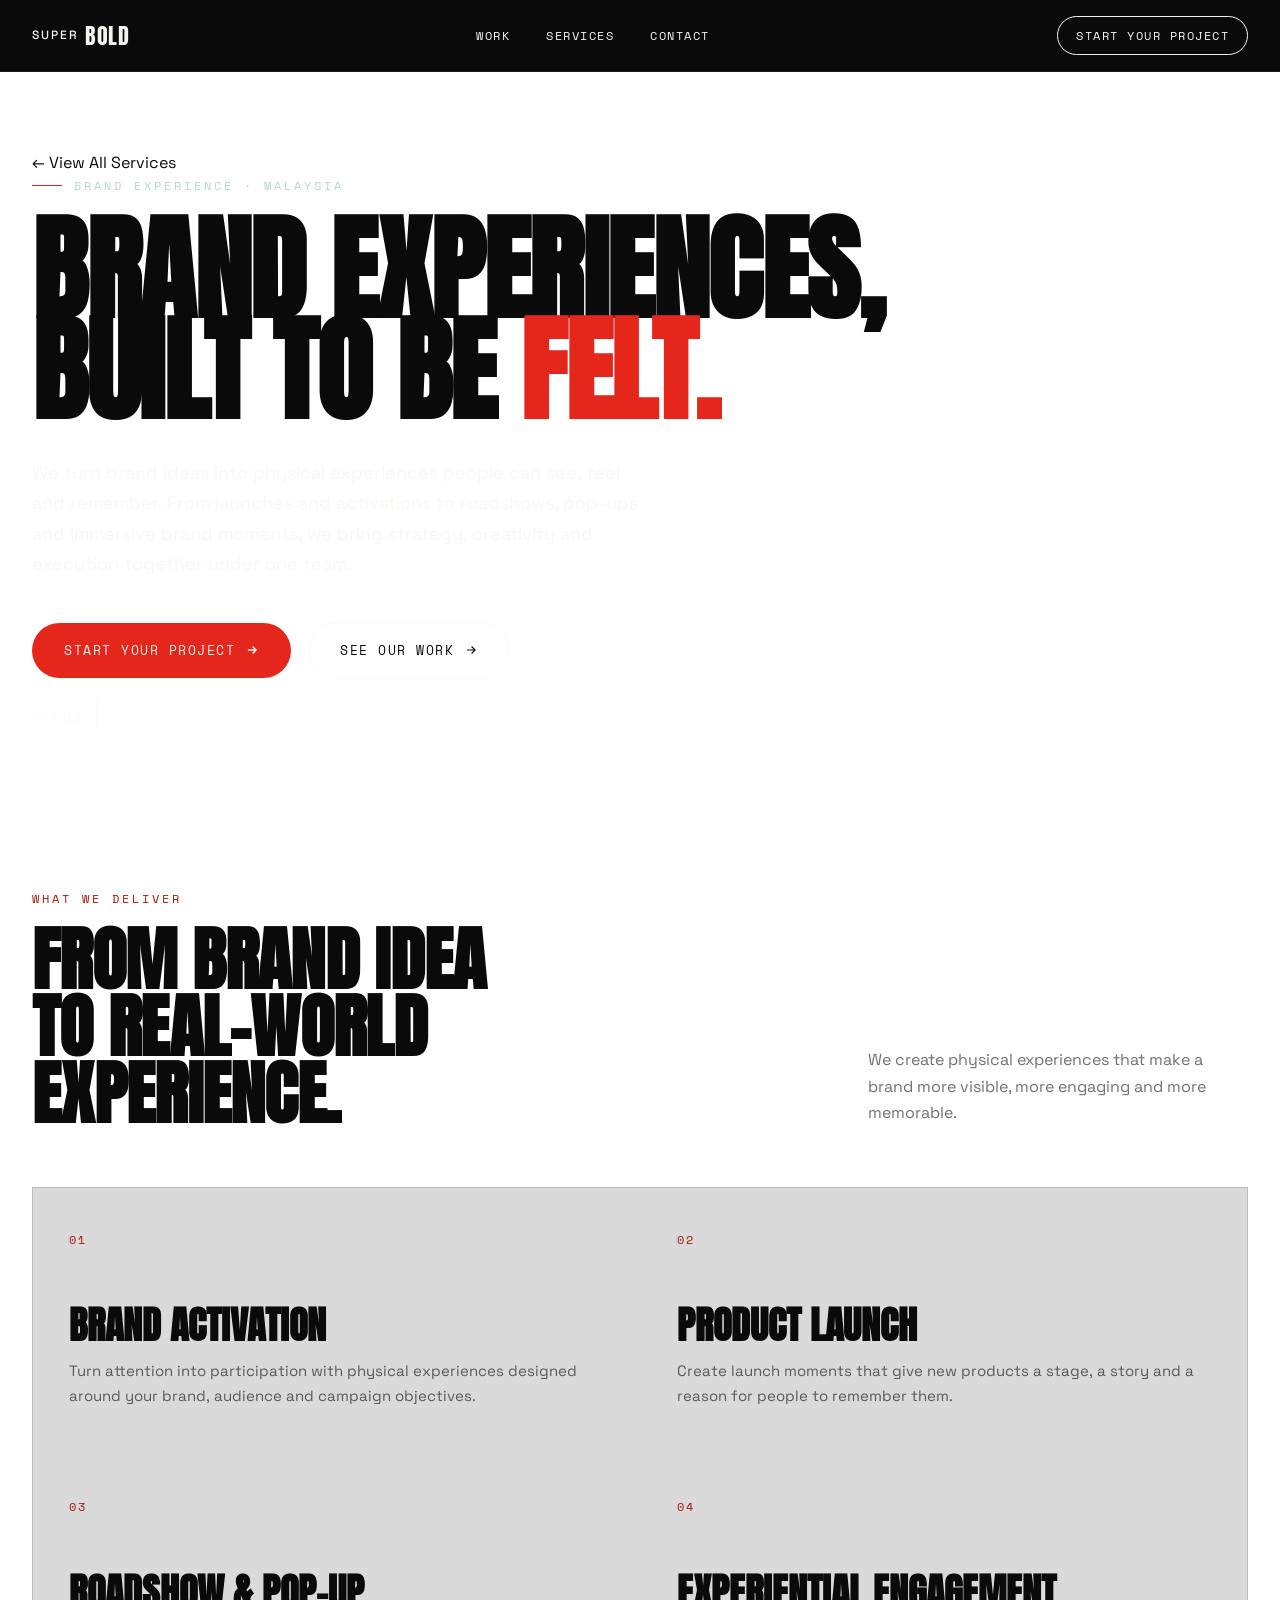
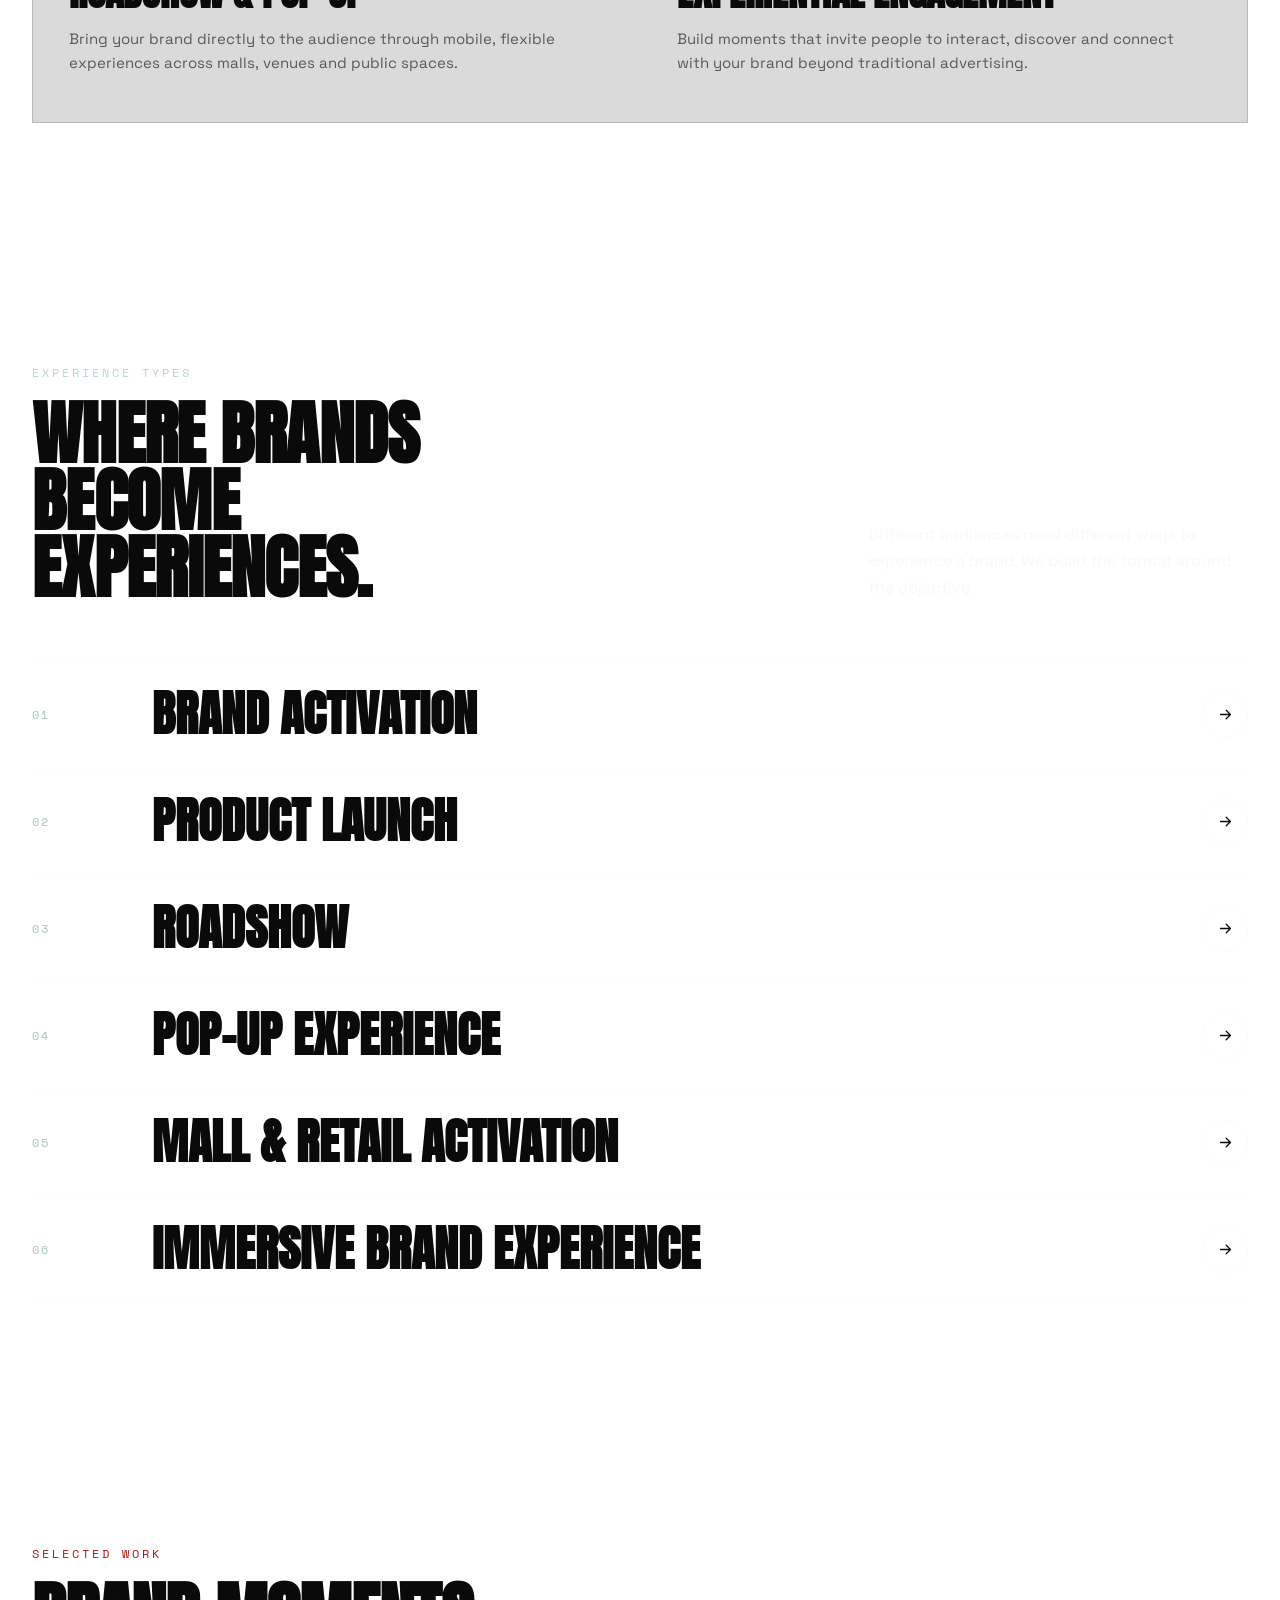
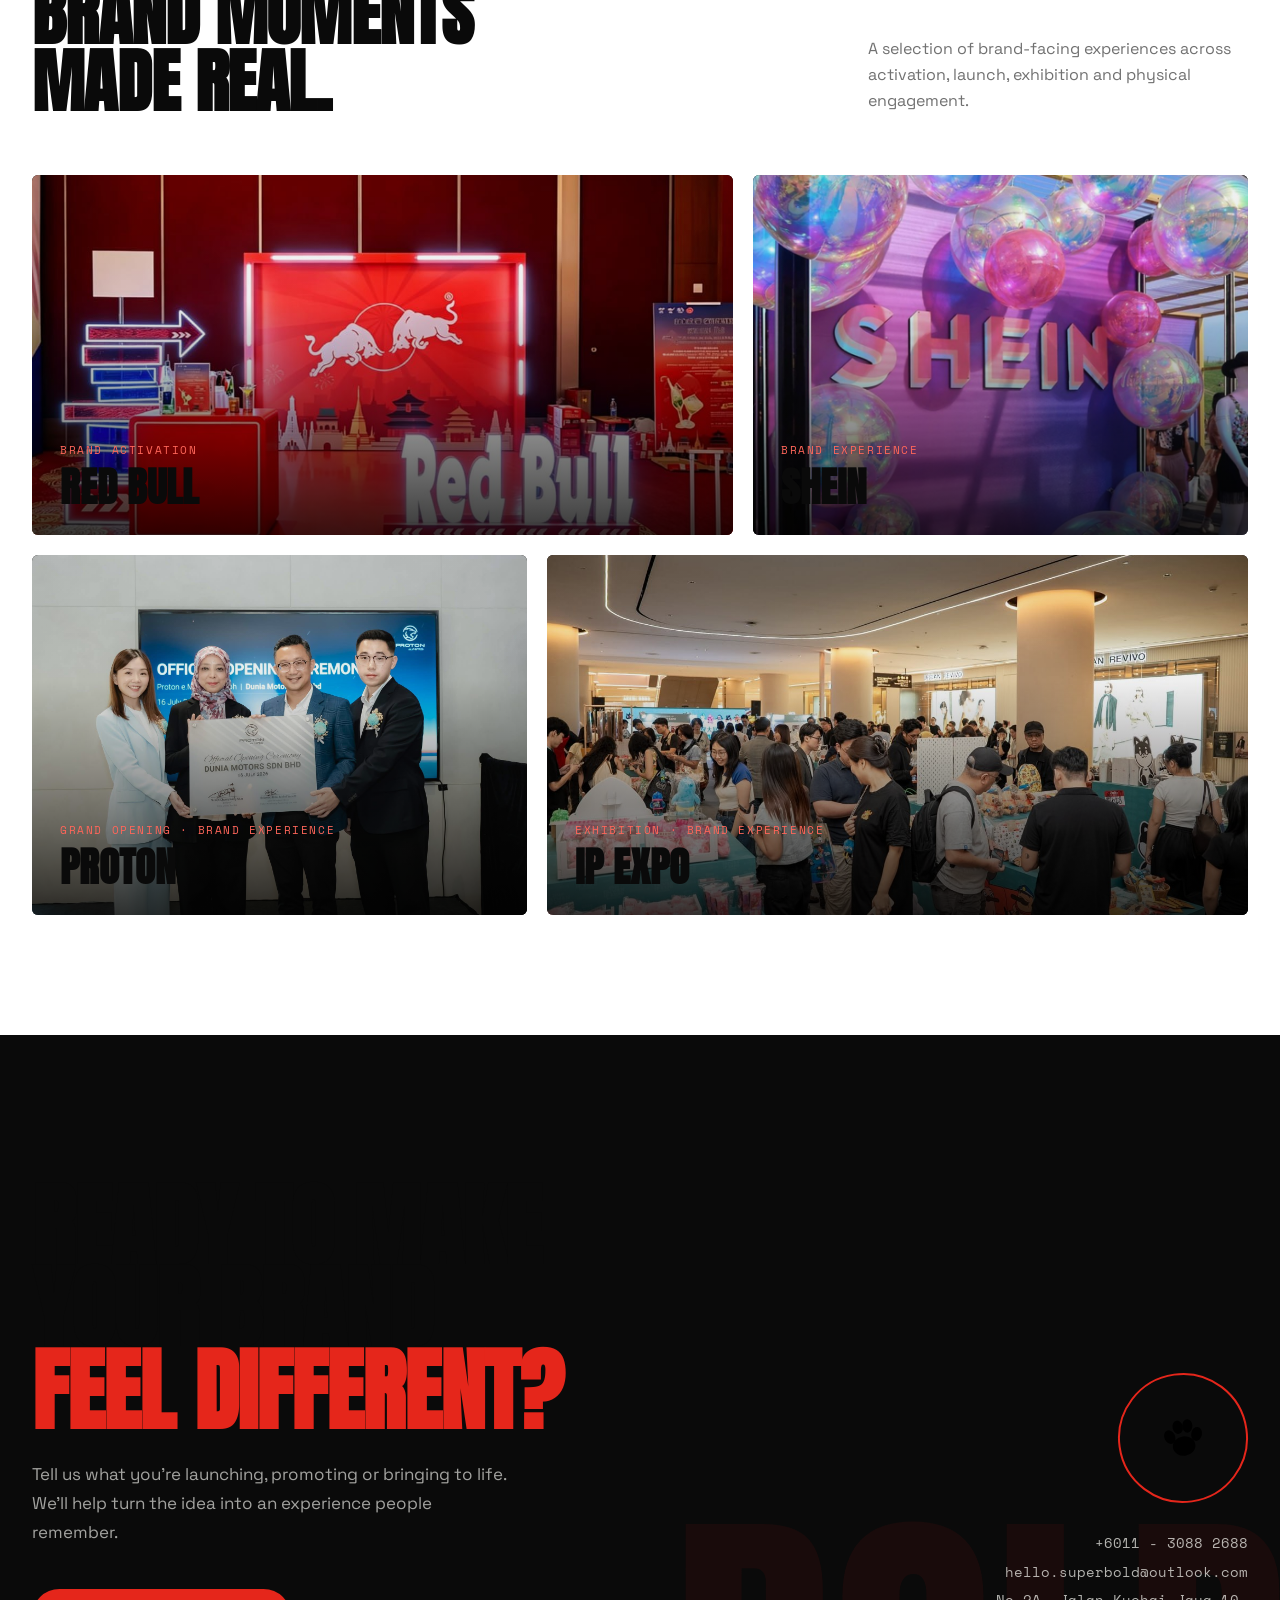
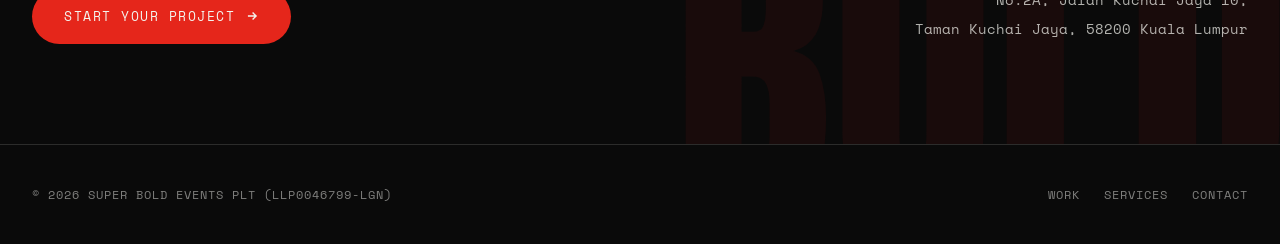
==== commit be59f5c0: "Revise services link Updated brand color variables and added a back link to services." ====
--- a/services/brand-experiences/index.html
+++ b/services/brand-experiences/index.html
@@ -67,11 +67,11 @@
        ========================================================= */
 
     :root{
-      --brand-green:#183A35;
-      --brand-green-dark:#102C28;
-      --brand-green-soft:#254A44;
-      --brand-paper:#F4F4EF;
-      --brand-black:#0A0A0A;
+      --brand-dark: #151717;
+      --brand-dark-soft: #202323;
+      --brand-light: #F4F4EF;
+      --brand-accent: #E5261B;
+      --brand-black: #0A0A0A;
     }
 
 
@@ -1281,6 +1281,10 @@
 
     <div class="brand-hero-inner">
 
+      <a href="../../#services" class="hero-back-link">
+        ← View All Services
+      </a>
+      
       <span class="brand-eyebrow reveal">
         Brand Experience · Malaysia
       </span>
